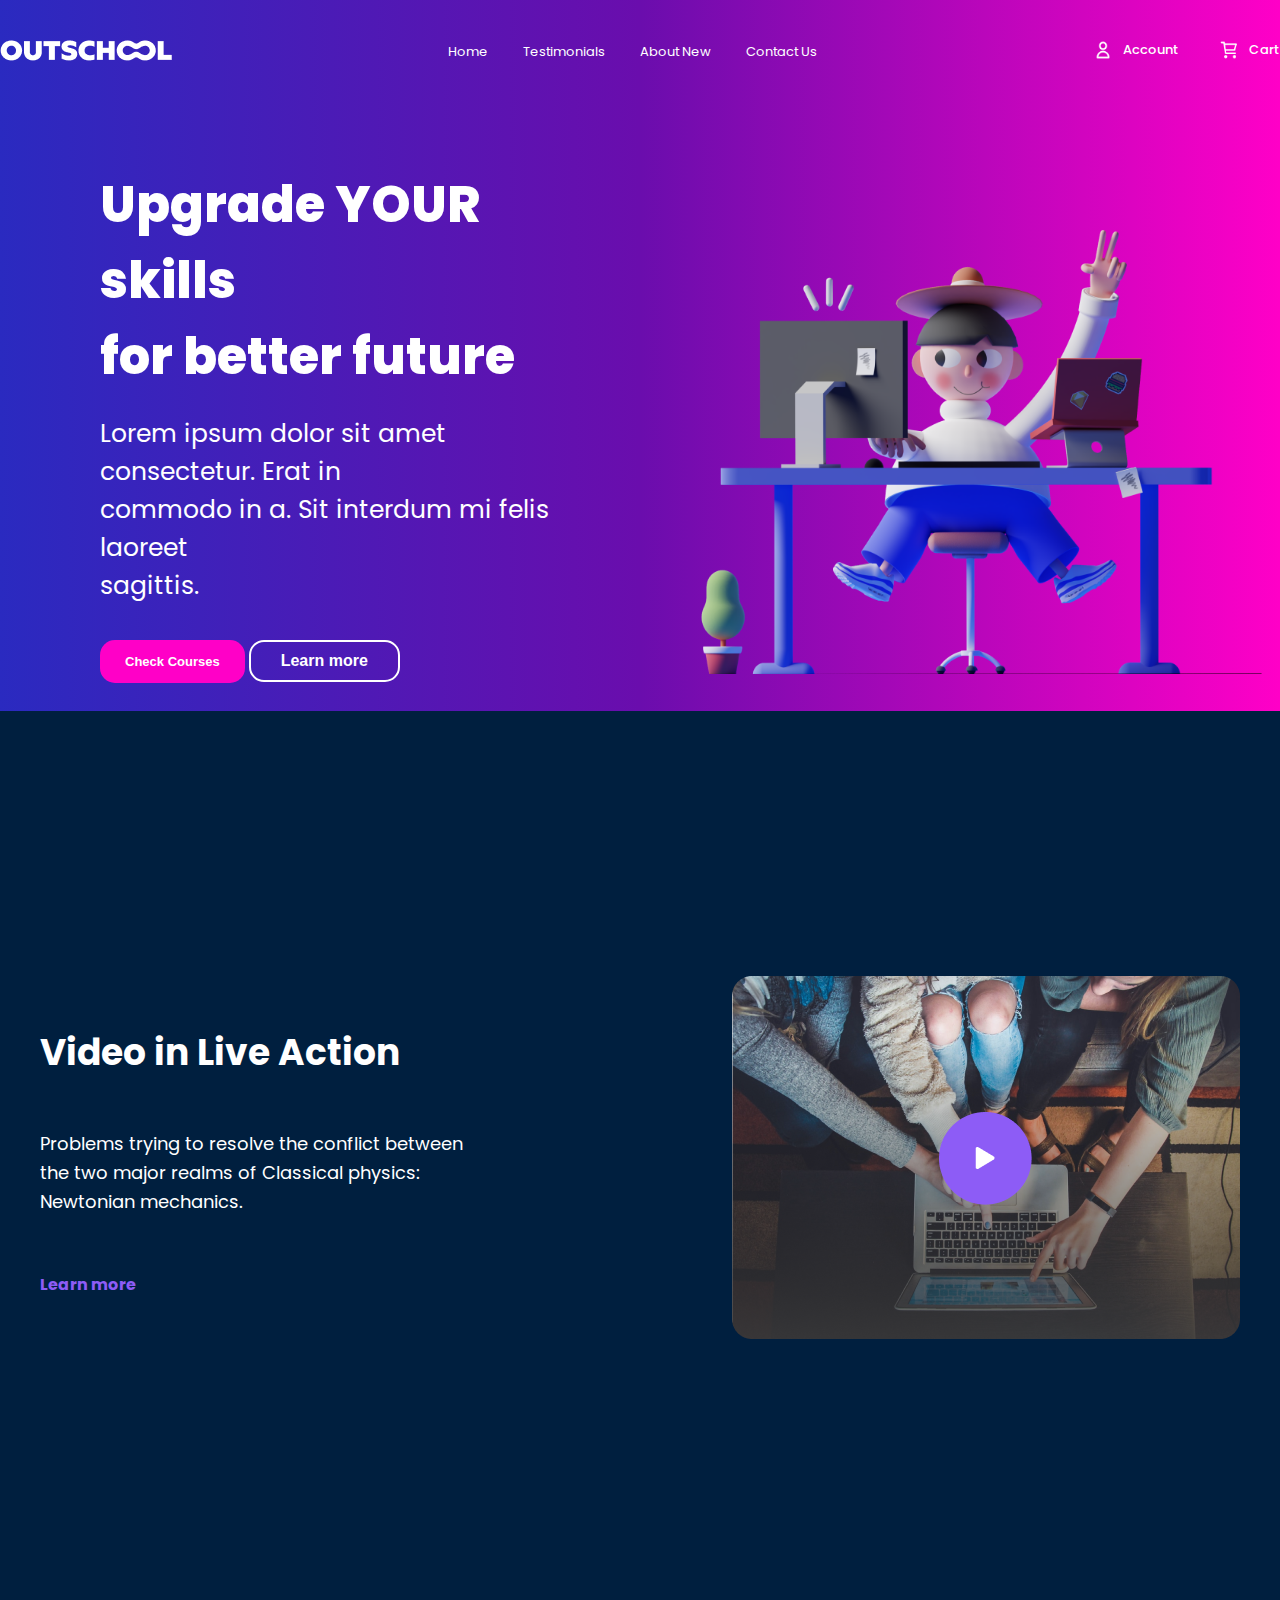
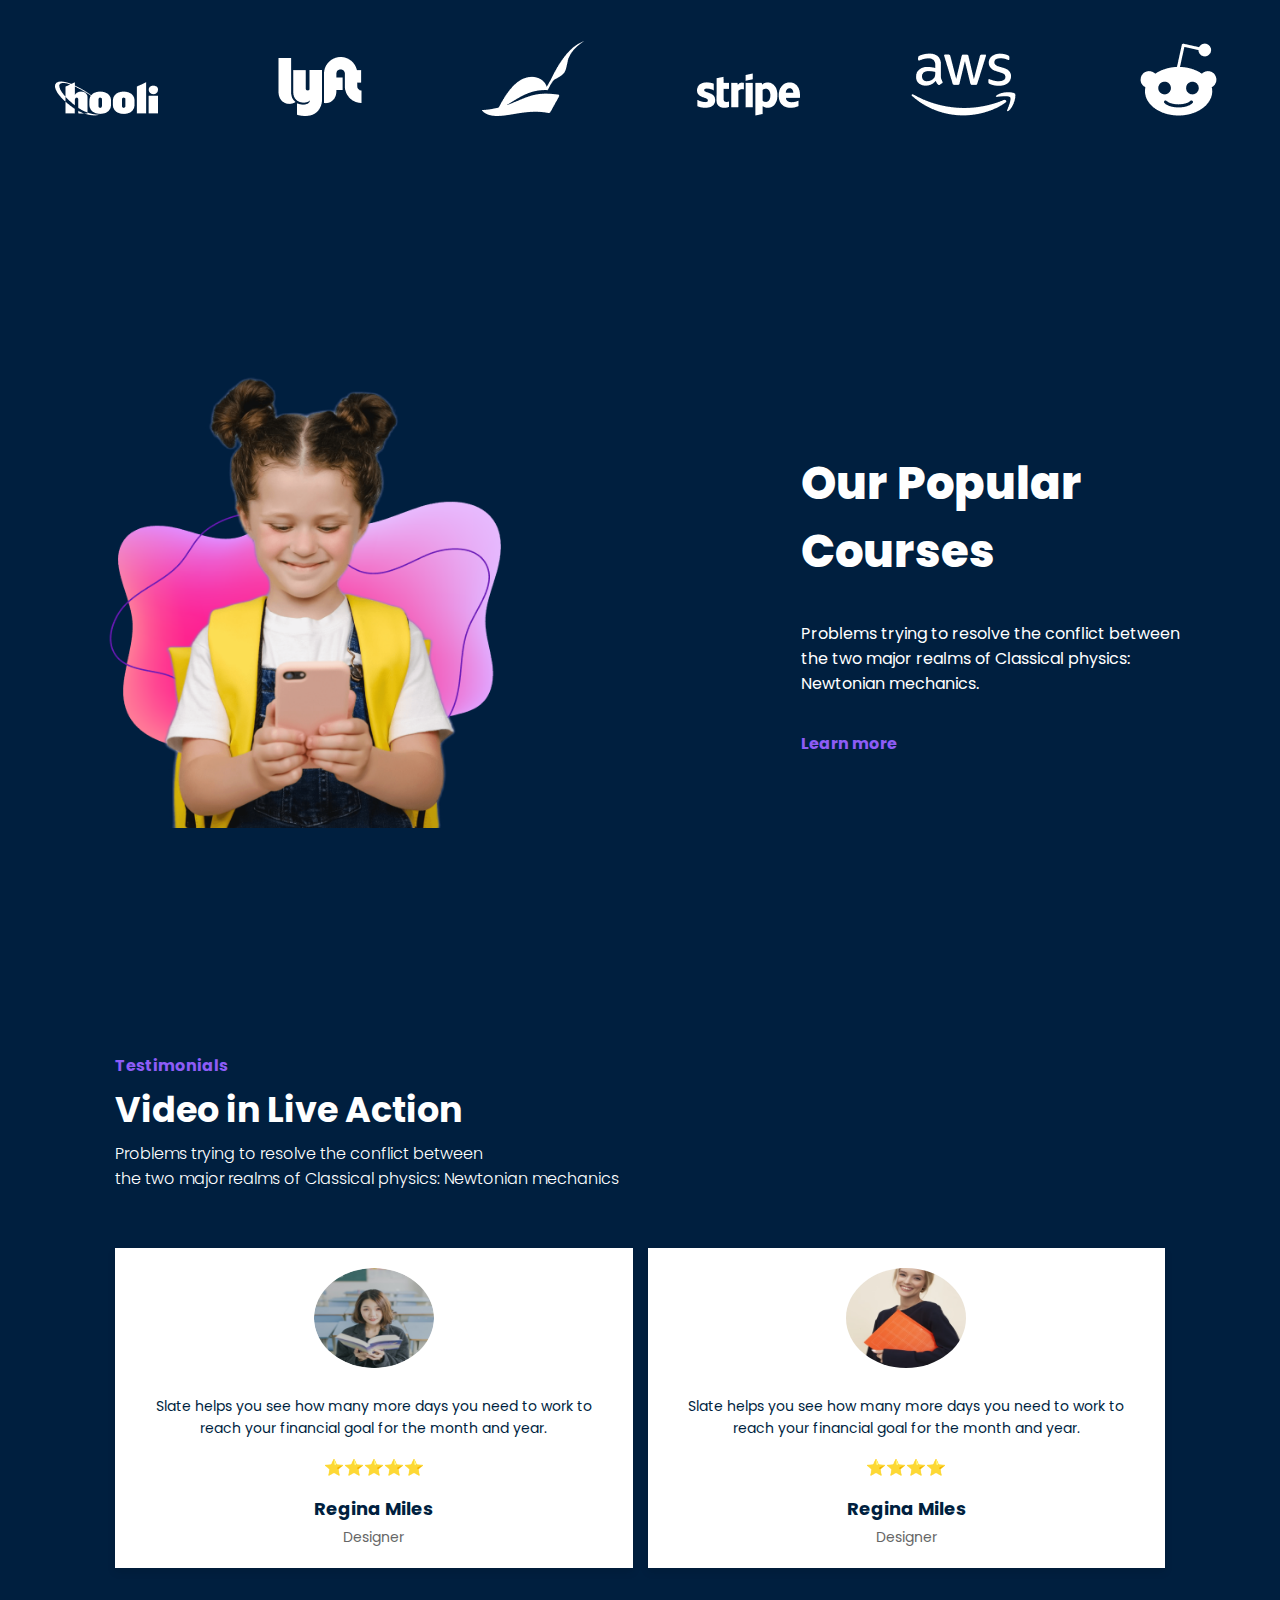
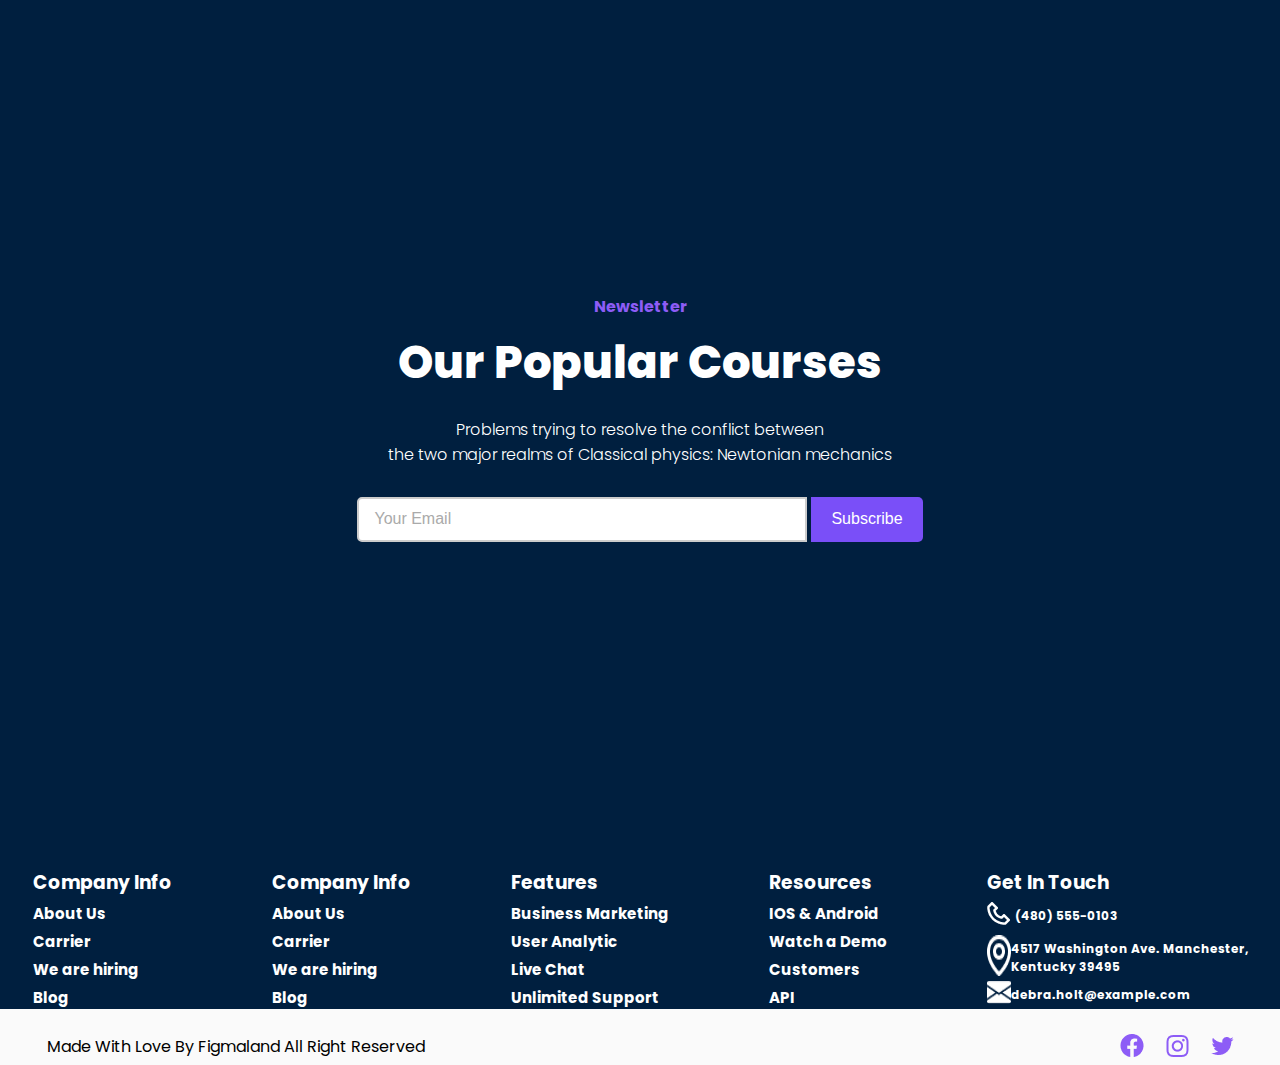
==== html/index.html @ ab2c3de5 "Initial commit" ====
<!DOCTYPE html>
<html lang="en">

<head>
    <meta charset="UTF-8">
    <meta name="viewport" content="width=device-width, initial-scale=1.0">
    <title>Document</title>
    <link rel="stylesheet" href="/css/style.css">

</head>

<body>
    <header class="header">
        <div class="container">
            <nav class="nav">
                <div class="nav-logo">
                    <img src="/image/Group.png" alt="">
                </div>
                <div class="nav-list">
                    <ul>
                        <li><a href="">Home</a></li>
                        <li><a href="#Testimonails">Testimonials</a></li>
                        <li><a href="#news">About New</a></li>
                        <li><a href="#contact">Contact Us</a></li>
                    </ul>
                </div>

                <div class="nav-card">
                    <ul>
                        <li>
                            <img class="icon" src="/image/user.png" alt="User Icon">
                            <a href="#!" id="accountBtn">Account</a>
                        </li>
                        <li>
                            <img class="icon" src="/image/cart-shopping.png" alt="">
                            <a href="#!" id="cartBtn">Cart</a>
                        </li>
                    </ul>
                </div>
            </nav>
        </div>
    </header>

    <div id="logincart" class="cart">
        <div class="login-content">
            <span class="close-btn2">&times;</span>
            <h2>Min Kurw</h2>
            <p>Du mangler kun at købe for 499 for at opnå gratis levering -<br> Hurtig levering: 1-2 hverdage.</p>

            <form>
                <div class="input-cart">
                    <label for="cart">Cart</label>
                    <input type="cart" id="cart" name="cart" placeholder="Indtast din e-mail" required>
                </div>

                <div class="input-cart">
                    <label for="period">Validity period</label>
                    <input type="period" id="period" name="period" placeholder="Validity period" required>
                </div>

                <div class="input-cart">
                    <label for="cvv">Cvv</label>
                    <input type="cvv" id="cvv" name="cvv" placeholder="Cvv" required>
                </div>
            </form>
        </div>
    </div>

    <div id="loginModal" class="modal">
        <div class="modal-content">
            <span class="close-btn1">&times;</span>
            <h2>Min side</h2>
            <p>På min side finder du ordrestatus og kvitteringer fra tidligere køb. Er du ikke allerede medlem, tager
                det kun et øjeblik at blive tilmeldt.</p>

            <form>
                <!-- Поле для E-mail -->
                <div class="input-group">
                    <label for="email">E-mail:</label>
                    <input type="email" id="email" name="email" placeholder="Indtast din e-mail" required>
                    <span class="icon">&#x2709;</span>
                </div>

                <!-- Поле для пароля -->
                <div class="input-group">
                    <label for="password">Password:</label>
                    <input type="password" id="password" name="password" placeholder="Indtast dit password" required>
                    <span class="icon">&#x1F512;</span>
                </div>

                <!-- Чекбокс и забытый пароль -->
                <div class="options">
                    <label>
                        <input type="checkbox" name="rememberMe"> Husk mig næste gang
                    </label>
                    <a href="#!">Glemt dit password?</a>
                </div>

                <!-- Кнопки входа и регистрации -->
                <button type="submit" class="login-btn">→ Log ind</button>
                <button type="button" class="register-btn">→ Ny kunde? Kom i gang her</button>
            </form>

            <!-- Дополнительные ссылки -->
            <div class="links">
                <a href="#!">Kundeklubsbetingelser</a>
                <a href="#!">Kontakt</a>
            </div>
        </div>
    </div>


    <section class="section">
        <div class="container2">
            <div class="content">
                <div class="text-content">
                    <h1>Upgrade YOUR skills <br>for better future</h1>
                    <p>Lorem ipsum dolor sit amet consectetur. Erat in <br>commodo in a. Sit interdum mi felis laoreet
                        <br>sagittis.
                    </p>

                    <button class="btn-primary">Check Courses</button>
                    <button class="btn-secondary">Learn more</button>

                </div>
                <div class="image-content">
                    <img src="/image/Saly-10.png" alt="Upgrade Skills Image" class="img1">
                </div>
            </div>
        </div>
    </section>




    <!-- Новая секция под приветственной страницей -->
    <section id="second-page">
        <div class="content-secondpage">
            <div class="text-section">
                <h1>Video in Live Action</h1>
                <p>
                    Problems trying to resolve the conflict between <br>the two major realms of Classical physics:<br>
                    Newtonian mechanics.
                </p>
                <h4>Learn more</h4>
            </div>
            <div class="image-content-second">
                <img src="/image/Video card.png" alt="Video in Live Action">
            </div>
        </div>
    </section>

    <section class="fire-page">
        <div class="content-fire-page">
            <div class="text-fire">
                <img src="/image/image-logo/col-md-2 sec-.png" alt="">
                <img src="/image/image-logo/col-md-2 sec- (1).png" alt="">
                <img src="/image/image-logo/col-md-2 sec- (2).png" alt="">
                <img src="/image/image-logo/col-md-2 sec- (3).png" alt="">
                <img src="/image/image-logo/col-md-2 sec- (4).png" alt="">
                <img src="/image/image-logo/col-md-2 sec- (5).png" alt="">

            </div>
        </div>
    </section>



    <section class="three-page">
        <div class="content-threepage">
            <div class="text-three">
                <div class="image-content-three">
                    <img class="three-img" src="/image/col-md-6.png" alt="Our Popular Courses">
                </div>
                <div class="text-content-three">
                    <h1>Our Popular <br>Courses</h1>
                    <p>
                        Problems trying to resolve the conflict between<br>
                        the two major realms of Classical physics:<br>
                        Newtonian mechanics.
                    </p>
                    <h4>
                        Learn more
                    </h4>
                </div>
            </div>
        </div>
    </section>




    <section class="five-page" id="Testimonails">
        <div class="content-five">
            <div class="text-five">
                <h4>Testimonials</h4>
                <h1>Video in Live Action</h1>
                <p>Problems trying to resolve the conflict between<br>
                    the two major realms of Classical physics: Newtonian mechanics </p>
            </div>
            <div class="card-five">
                <div class="card">
                    <img src="/image/circle sec-.png" alt="User 1" class="card-img">
                    <p class="card-text">
                        Slate helps you see how many more days you need to work to reach your financial goal for the
                        month and year.
                    </p>
                    <div class="card-rating">
                        ⭐⭐⭐⭐⭐
                    </div>
                    <h3 class="card-name">Regina Miles</h3>
                    <p class="card-role">Designer</p>
                </div>
                <div class="card">
                    <img src="/image/testimonial-user-cover-2.png" alt="User 2" class="card-img">
                    <p class="card-text">
                        Slate helps you see how many more days you need to work to reach your financial goal for the
                        month and year.
                    </p>
                    <div class="card-rating">
                        ⭐⭐⭐⭐
                    </div>
                    <h3 class="card-name">Regina Miles</h3>
                    <p class="card-role">Designer</p>
                </div>
            </div>
        </div>
    </section>

    <section class="gmail" id="news">
        <div class="content-gmail">
            <div class="gmail-text">
                <h4>Newsletter</h4>
                <h1>Our Popular Courses</h1>
                <p>
                    Problems trying to resolve the conflict between<br />
                    the two major realms of Classical physics: Newtonian mechanics
                </p>
            </div>
            <div class="gmail-btn">
                <input type="email" placeholder="Your Email" />
                <button class="gmail-btn">Subscribe</button>
            </div>
        </div>
    </section>

    <section class="info" id="contact">
        <div class="content-info">
            <div class="text-info">
                <div class="company-info">
                    <h3>Company Info</h4>
                        <h4>About Us</h4>
                        <h4>Carrier</h4>
                        <h4>We are hiring</h4>
                        <h4>Blog</h4>
                </div>
                <div class="legal-info">
                    <h3>Company Info</h4>
                        <h4>About Us</h4>
                        <h4>Carrier</h4>
                        <h4>We are hiring</h4>
                        <h4>Blog</h4>
                </div>

                <div class="features-info">
                    <h3>Features</h3>
                    <h4>Business Marketing</h4>
                    <h4>User Analytic</h4>
                    <h4>Live Chat</h4>
                    <h4>Unlimited Support</h4>
                </div>
                <div class="resources-info">
                    <h3>Resources</h3>
                    <h4>IOS & Android</h4>
                    <h4>Watch a Demo</h4>
                    <h4>Customers</h4>
                    <h4>API</h4>
                </div>
                <div class="GetInTouch-info">
                    <h3>Get In Touch</h3>
                    <div class="telefon">
                        <img src="/image/last/Vector (2).png" alt="">
                        <h4>(480) 555-0103</h4>
                    </div>
                    <div class="google-maps">
                        <a
                            href="https://www.google.com/maps/place/Iangar/@37.1536413,-83.7644756,17z/data=!3m1!4b1!4m6!3m5!1s0x884352a00e70879f:0x1ad06ed33b7003c!8m2!3d37.1536371!4d-83.7619007!16s%2Fg%2F11rs2v5qy5?entry=ttu&g_ep=EgoyMDI0MTIxMS4wIKXMDSoASAFQAw%3D%3D">
                            <img src="/image/last/Vector (3).png" alt="">
                            <h4>4517 Washington Ave. Manchester,<br>
                                Kentucky 39495</h4>
                        </a>

                    </div>
                    <div class="gmail-info">
                        <a
                            href="https://mail.google.com/mail/u/0/#inbox?compose=GTvVlcSKjskgVnBzwZqkfHrlflfxJkZJnvWRGLpVwprQFkbZZvlvmStqxLdQLdzwncrSClVccbtsr">
                            <img src="/image/last/Vector (4).png" alt="">
                            <h4>debra.holt@example.com</h4>
                        </a>

                    </div>
                </div>
            </div>
        </div>
    </section>

    <section class="last-section">
        <div class="content-last">
            <div class="last-text">
                <h4>Made With Love By Figmaland All Right Reserved </h4>
            </div>

            <div class="last-icons">
                <a href="https://www.facebook.com">
                    <img src="/image/yarluki/facebook sec-.png" alt="Facebook">
                </a>

                <div class="instagram">
                    <a href="https://www.instagram.com">
                        <img src="/image/yarluki/Vector (2).png" alt="">
                    </a>
                </div>

                <div class="twitter">
                    <a href="https://x.com/home?lang=ru">
                        <img src="/image/yarluki/Vector (3).png" alt="">
                    </a>
                </div>
            </div>
        </div>
    </section>

    <script src="/js/file.js"></script>

</body>

</html>
---- css/style.css ----
@import url('https://fonts.googleapis.com/css2?family=Poppins:ital,wght@0,100;0,200;0,300;0,400;0,500;0,600;0,700;0,800;0,900;1,100;1,200;1,300;1,400;1,500;1,600;1,700;1,800;1,900&display=swap');
    
    :root{
        --container-width:1350px;
        --container-padding:15px;

    }

    .header{
            position: relative;
            width: 100%;
            max-height: 100;
            margin-bottom: 0; /* Убедитесь, что нет наложения */
    }
    * {
        margin: 0;
        padding: 0;
        box-sizing: border-box;
    }
    
    html, body {
        scroll-behavior: smooth;
    }
    
    body{
        background: linear-gradient(90deg, #2A2AC0, #6A0DAD, #FF00C7);
        font-family: 'Poppins', sans-serif;
        
        color: #fff;
    }
    .container{
        max-width: var(--container-width);
        max-height: 27px;
        margin: 0 auto;
    }
    .nav{
        display: flex;
        justify-content: space-between;
        margin-top: 40px;
        list-style: none;
        color: #fff;
        
    }

    .nav-list ul{
        display: flex;
        align-content: center;
        align-items: center;
        column-gap: 35px;
        list-style: none; /* Убирает маркеры списка */
        font-size: 13px;
        padding: 2px;
    
    }

    a{
        text-decoration: none;
        color: #fff;
    }
    .nav-card ul {
        display: flex;
        align-items: center;
        list-style: none;
        column-gap: 40px;
        font-weight: 500;
        font-size: 13px;
        text-align: center;
    }
    
    .nav-card li {
        display: flex;
        align-items: center;
        gap: 10px; /* Отступ между иконкой и текстом */
    }
    
    .nav-card a {
        text-decoration: none;
        color: #fff;
    }
    
    .nav-card .icon {
        width: 20px; /* Размер значка */
        height: 20px;
    }

    /*Окно карты!!!*/
    .cart{
        display:none ;
        position: fixed;
        z-index: 1000;
        left: 0;
        top: 0;
        width: 100%;
        height: 100%;
        padding-top: 100px;
        background-color: rgba(0, 0, 0, 0.5);
        overflow: auto;
    }

    .login-content{
        background-color: #fff;
        margin: 0 auto;
        padding: 20px;
        width: 90%;
        max-width: 400px;
        border-radius: 8px;
        font-family: Arial, sans-serif;
        color: #333;
    }
/*Модельное Окно!!!
    /* Общие стили модального окна */
.modal {
    display: none;
    position: fixed;
    z-index: 1000;
    left: 0;
    top: 0;
    width: 100%;
    height: 100%;
    background-color: rgba(0, 0, 0, 0.5);
    overflow: auto;
}

.modal-content {
    background-color: #fff;
    margin: 5% auto;
    padding: 20px;
    width: 90%;
    max-width: 400px;
    border-radius: 8px;
    font-family: Arial, sans-serif;
    color: #333;
}
.login-content h2{
     margin-top: 0;
     font-size: 1.5rem;
     color: #000;
}
.login-content p{
    font-size: 0.9rem;
    margin-bottom: 1.5rem;
    line-height: 1.5;
}

.input-cart{
    position: relative;
    margin-bottom: 1rem;
}
.input-cart label{
    font-size: 0.85rem;
    margin-bottom: 0.3rem;
    display: block;
}
.input-cart input{
    width: calc(100% - 30px);
    padding: 10px 30px 10px 10px;
    font-size: 0.9rem;
    border: 1px solid #ccc;
    border-radius: 5px;
}
/* Заголовок и описание */
.modal-content h2 {
    margin-top: 0;
    font-size: 1.5rem;
    color: #000;
}

.modal-content p {
    font-size: 0.9rem;
    margin-bottom: 1.5rem;
    line-height: 1.5;
}

/* Поля ввода */
.input-group {
    position: relative;
    margin-bottom: 1rem;
}

.input-group label {
    font-size: 0.85rem;
    margin-bottom: 0.3rem;
    display: block;
}

.input-group input {
    width: calc(100% - 30px);
    padding: 10px 30px 10px 10px;
    font-size: 0.9rem;
    border: 1px solid #ccc;
    border-radius: 5px;
}

.input-group .icon {
    position: absolute;
    top: 50%;
    right: 10px;
    transform: translateY(-50%);
    font-size: 1rem;
    color: #999;
}

/* Чекбокс и забытый пароль */
.options {
    display: flex;
    justify-content: space-between;
    align-items: center;
    margin-bottom: 1.5rem;
    font-size: 0.85rem;
}

.options a {
    text-decoration: none;
    color: #007BFF;
}

.options a:hover {
    text-decoration: underline;
}

/* Кнопки */
.login-btn, .register-btn {
    display: block;
    width: 100%;
    padding: 10px;
    font-size: 1rem;
    margin-bottom: 1rem;
    border: none;
    border-radius: 5px;
    cursor: pointer;
}

.login-btn {
    background-color: #000;
    color: #fff;
}

.register-btn {
    background-color: #fff;
    color: #000;
    border: 1px solid #000;
}

.register-btn:hover {
    background-color: #f9f9f9;
}

/* Дополнительные ссылки */
.links {
    font-size: 0.85rem;
    text-align: center;
}

.links a {
    display: block;
    color: #007BFF;
    text-decoration: none;
    margin: 0.5rem 0;
}

.links a:hover {
    text-decoration: underline;
}

/* Кнопка закрытия */
.close-btn {
    color: #aaa;
    font-size: 1.5rem;
    float: right;
    cursor: pointer;
}

.close-btn:hover {
    color: #000;
}


.close-btn:hover,
.close-btn:focus {
    color: black;
    text-decoration: none;
}
   
/*Следующая страница*/
    .section {
        margin: 0;
        padding: 0;
        max-height: 544px; /* Убедитесь, что высота страницы корректная */
      }      

    .container2{
        display: flex;
        max-width: 1400px;
        max-height: 100vh;
        
        margin-top: 100px;
        margin-left: 100px;
    }

    .container2 h1{
        font-size: 50px;
        font-weight: 800;
    }

    .container2 p{
        font-size: 25px;
        font-weight: 400;
     margin-top: 20px;  
    }

    .content {
        display: flex; 
        
        gap: 120px; 
    }
    
    
    
    .image-content {
        
        display: flex;
        justify-content: center; 
        align-items: center;
        
    }
    
    .img1 {
        max-width: 600px; 
        margin-bottom: 500px;
    }
.btn{
    column-gap: 50px;
}

    .btn-primary{
        background-color: #FF00C7; 
    color: #fff; 
    border: none; 
    border-radius: 15px; 
    padding: 14px 25px; 
    font-weight: 600; 
    cursor: pointer; 
    transition: all 0.3s ease; 
    font-size: 13px;
    margin-top: 35px;
    }
    .btn-primary:hover{
        background-color: #5b36d4;
        transition: background-color 0.3s ease, transform 0.1s ease;
    }
    .btn-primary:active{
        transform: scale(0.95); 
    }

    .btn-secondary {
        background-color: transparent;
        color: #fff; 
        border: 2px solid #fff; 
        border-radius: 15px; 
        padding: 10px 30px; 
        font-size: 16px; 
        font-weight: 600; 
        cursor: pointer; 
        transition: all 0.3s ease; 
    }
    .btn-secondary:hover{
        background-color:  #5b36d4;
    }
    .btn-secondary:active{
        transform: scale(0.95);
    }


    #second-page {
        background-color: #001f3f; 
        color: white; 
        min-height: 100vh; 
        width: 100%; 
        display: flex; 
        align-items: center; 
        justify-content: center; 
        padding: 50px 15px; 
    }
    
    .content-secondpage {
        display: flex; 
        flex-direction: row; 
        align-items: center; 
        justify-content: space-between; 
        max-width: 1200px;
        width: 100%; 
       
    }
    
    .content-secondpage h1 {
        font-size: 36px; 
        margin-bottom: 15px;
    }
    
    .content-secondpage p {
        padding-top: 35px;
        font-size: 18px;
        line-height: 1.6; 
        margin-bottom: 20px;
       
    }
    .content-secondpage h4{
        color: #8D5CF6;
        padding-top: 35px;
    }
    
    .image-content-second img {
        max-width: 100%; 
        height: auto; 
    }
    .fire-page{
        background-color: #001f3f;
        max-height: 335px;
    }
    .content-fire-page{
       
        max-width: 1300px;
        margin: 0 auto;
    
    }
    .text-fire img {
        padding: 30px;
    }
    
    
    .three-page {
        background-color: #001f3f; 
        color: white; 
        min-height: 100vh; 
        display: flex; 
        align-items: center; 
        justify-content: center; 
        padding: 50px 15px;
    }
    
    .content-threepage {
        max-width: 1200px;
      
        
        padding: 50px;
        display: flex;
        align-items: center;
    }
    
    .text-three {
        display: flex;
      
        gap: 400px; /* Расстояние между изображением и текстом */
        align-items: center;
    }
    
    .image-content-three {
        flex: 1; 
        max-width: 300px; 
    }
    
    .image-content-three img {
        width: 400px;
        height: auto; 
        border-radius: 10px;
    }
    
    
    .text-content-three h1 {
        font-weight: 800;
        font-size: 45px;
    }
    .text-content-three p {
        padding-top: 35px;
    }

    .text-content-three h4 {
        color: #fff;
        padding-top: 35px;
        color: #8D5CF6;
    }

  .five-page{
    max-width: 100%;
    background-color: #001f3f;
    max-height: 100vh;
  }

  .content-five{
    max-width: 1050px;
    max-height: 930px;
   
    margin: 0 auto;
  }

  .text-five
  {
    max-width: 1044px;
    max-height: 135px;
  }

  .text-five h4{
    color: #8D5CF6;
  }

  .text-five h1{
    font-weight: 700;
    font-size: 35px;
    padding-top: 5px;
  }

  .text-five p{
    font-weight: 300;
    padding-top: 5px;
  }

  .card-five {
    display: flex;
    justify-content: center;
    gap: 15px; 
    margin-top: 60px;
   
}

.card {
    background-color: #fff;
    color: #001f3f;
   
    box-shadow: 0 4px 8px rgba(0, 0, 0, 0.1);
    max-width: 890px;
    padding: 20px;
    text-align: center;
    
}

.card-img {
    width: 120px;
    height: 100px;
    border-radius: 50%;
    margin: 0 auto 20px;
}

.card-text {
    font-size: 14px;
    line-height: 1.6;
    margin-bottom: 15px;
}

.card-rating {
    font-size: 16px;
    color: #FFBF00;
    margin-bottom: 15px;
}

.card-name {
    font-size: 18px;
    font-weight: 700;
    margin-bottom: 5px;
}

.card-role {
    font-size: 14px;
    color: #666;
}

.gmail {
    display: flex;
    justify-content: center;
    align-items: center;
    text-align: center;
    background-color: #001f3f; 
    padding: 50px 15px;
    min-height: 100vh; 
  }
  
  .content-gmail {
    max-width: 600px;
    width: 100%;
  }
  
  .gmail-text h4 {
    color: #8D5CF6;
    font-size: 16px;
    margin-bottom: 10px;
  }
  
  .gmail-text h1 {
    font-weight: 800;
    font-size: 45px;
    margin-bottom: 20px;
    
  }
  
  .gmail-text p {
    font-size: 16px;
    font-weight: 300;
    margin-bottom: 30px;
  }
 
  
  .gmail-btn input[type="email"] {
    width: 450px;
    height: 45px;
    padding: 0 15px;
    border: 2px solid #ccc;
    border-radius: 5px 0 0 5px;
    font-size: 16px;
    outline: none;
  }
  
  .gmail-btn input[type="email"]::placeholder {
    color: #aaa;
  }
  
  .gmail-btn button {
    height: 45px;
    padding: 0 20px;
    background-color: #7a4ff8;
    border: none;
    border-radius: 0 5px 5px 0;
    color: #fff;
    font-size: 16px;
    cursor: pointer;
    transition: background-color 0.3s ease, transform 0.1s ease;
  }
  
  
  .gmail-btn button:hover {
    background-color: #5b36d4;
  }
  
  
  .gmail-btn button:active {
    background-color: #4c2fb2; /* Темнее, чем hover */
    transform: scale(0.95); /* Легкое уменьшение */
  }
  
  .info{
    max-width: 100%;
    max-height: 273px;
   background-color: #001f3f;
  }
  .contet-info{
    max-width: 1050px;
    
    max-height: 270px;
    
  }
  .text-info{
    display: flex;
    justify-content: center;
    gap: 100px;
  }

  .text-info h4{
    font-size: 15px;
    padding-top: 5px;
  }
  .telefon{
    padding-top: 5px;
    gap: 5px;
    display: flex;
  }
.google-maps{
    padding-top: 10px;
    display: flex;
    gap: 5px;
}
.google-maps h4{
    font-size: 12px;
}
.google-maps a{
    display: flex;
}
.gmail-info{
    font-size:10px;
    display: flex;
    padding-top: 5px;
    gap: 5px;   
}
.gmail-info a{
    display: flex;
}
.GetInTouch-info h4{
    font-size: 12px;
}

.last-section{
    max-width: 100%;
    max-height: 75px;
    background-color:#FAFAFA
}
.content-last{
    max-width: 1187px;
    max-height: 74px;
    display: flex;
    justify-content: space-between;
    margin: 0 auto;
    padding-top: 25px;
}
.last-icons{
    display: flex;
    gap: 22px;
    align-items: center;
}
.last-text h4{
    color: #000;
    font-weight: 400;
}
.twitter a:active{
    transform: scale(0.98);
}

.modal {
    display: none; /* Скрыть модальное окно по умолчанию */
    position: fixed;
    z-index: 1000;
    left: 0;
    top: 0;
    width: 100%;
    height: 100%;
    overflow: auto;
    background-color: rgba(0, 0, 0, 0.5);
}
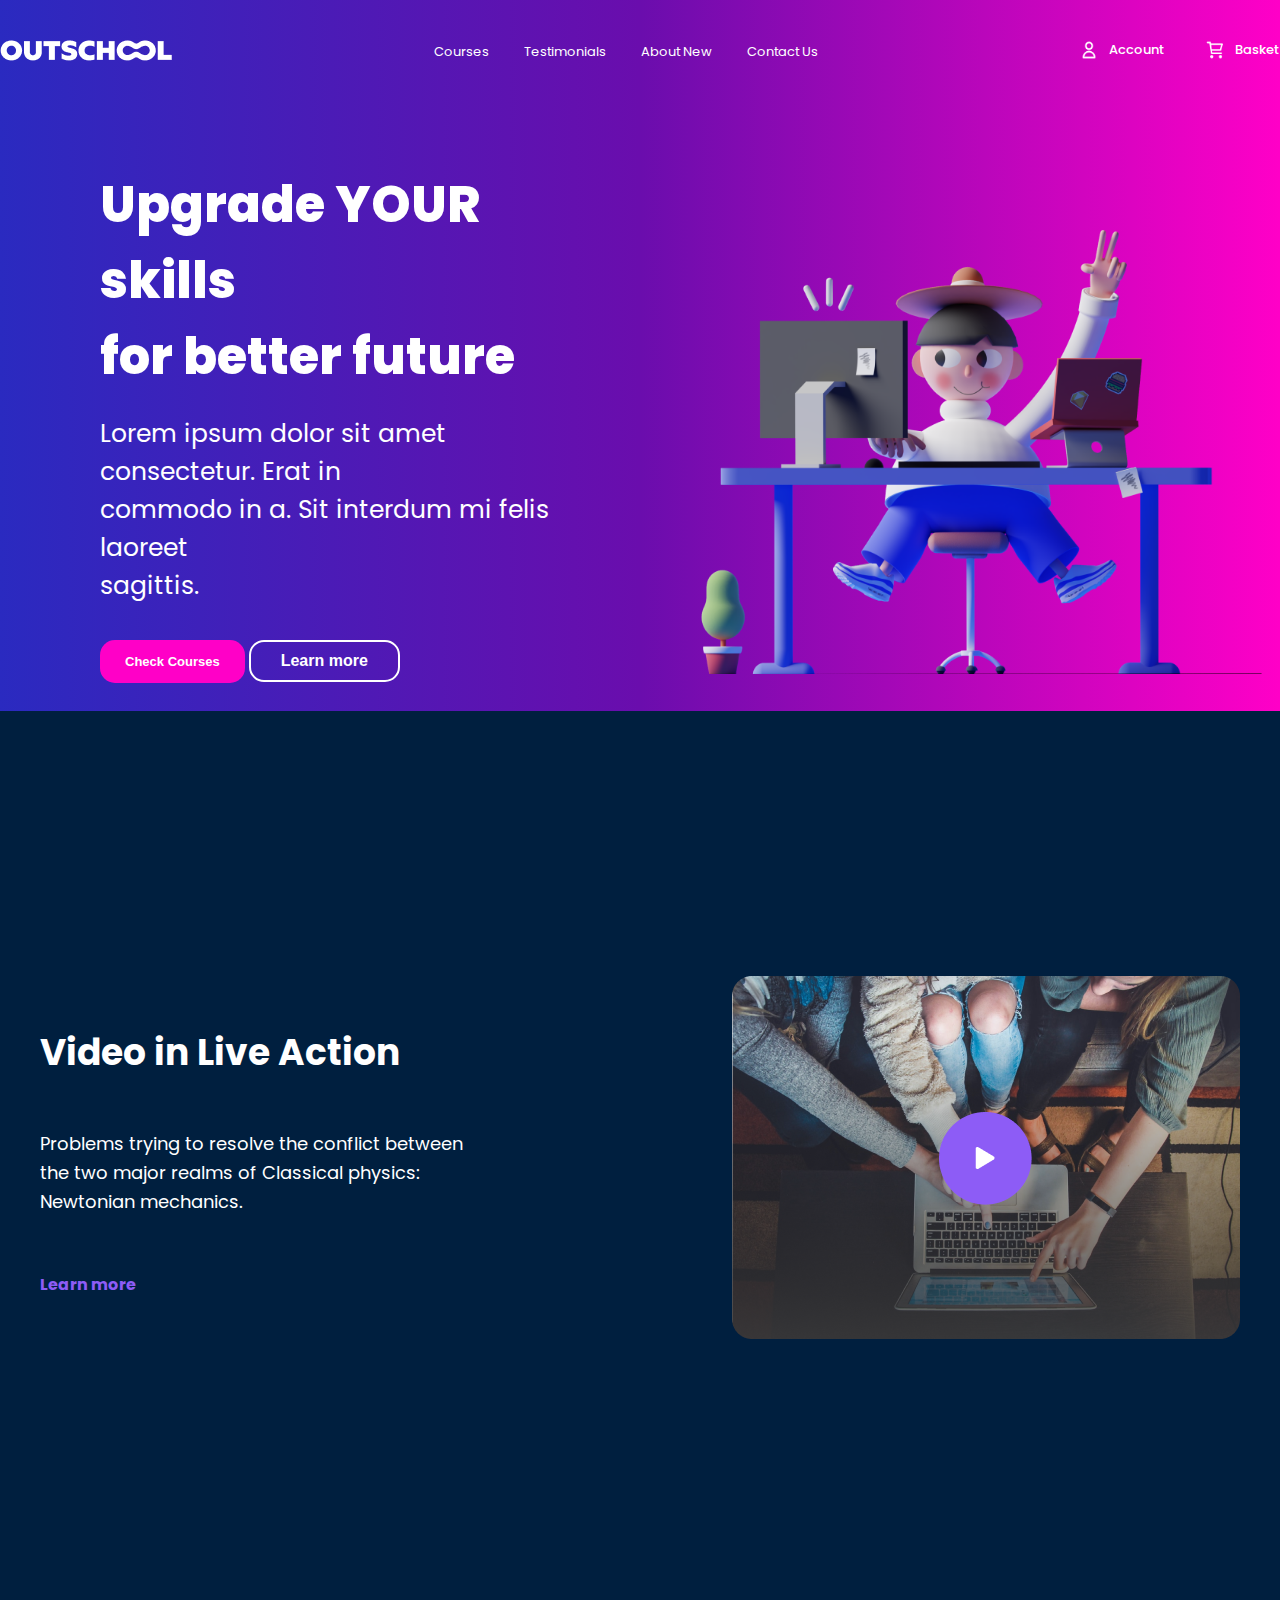
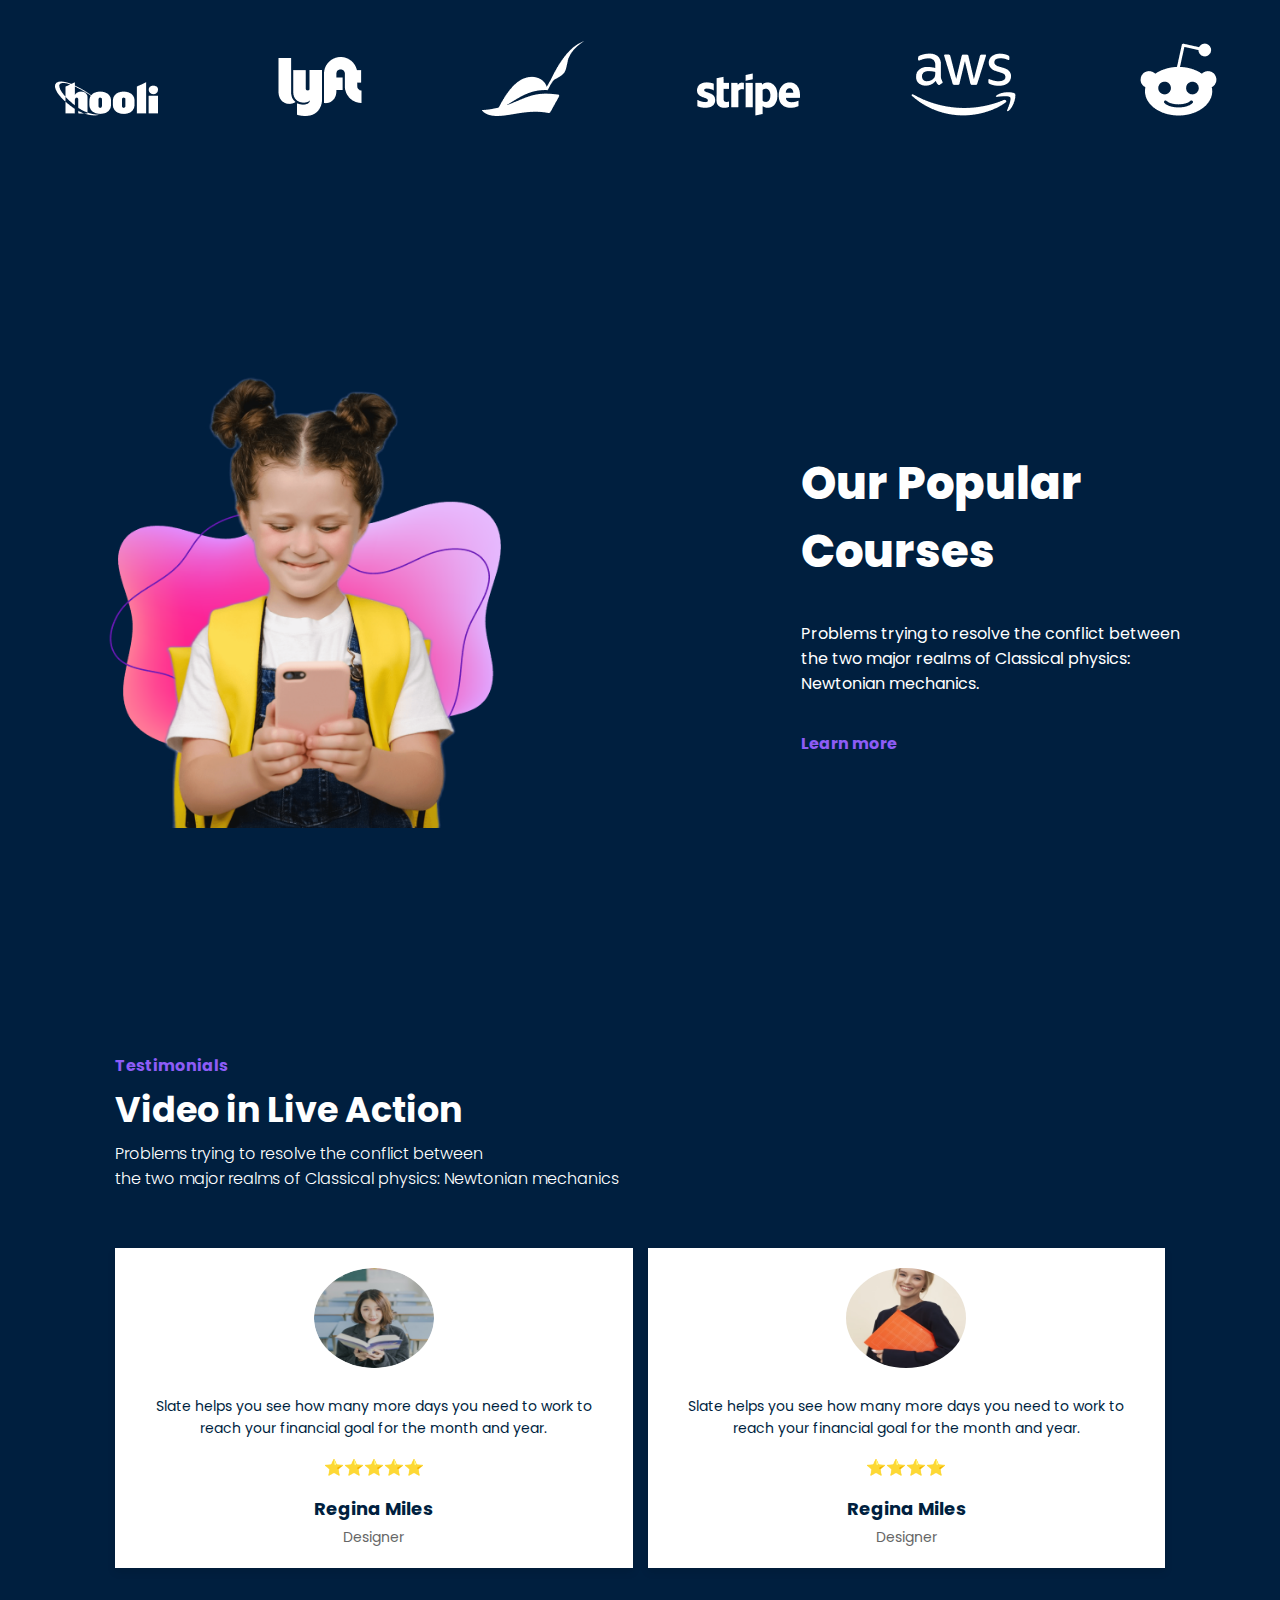
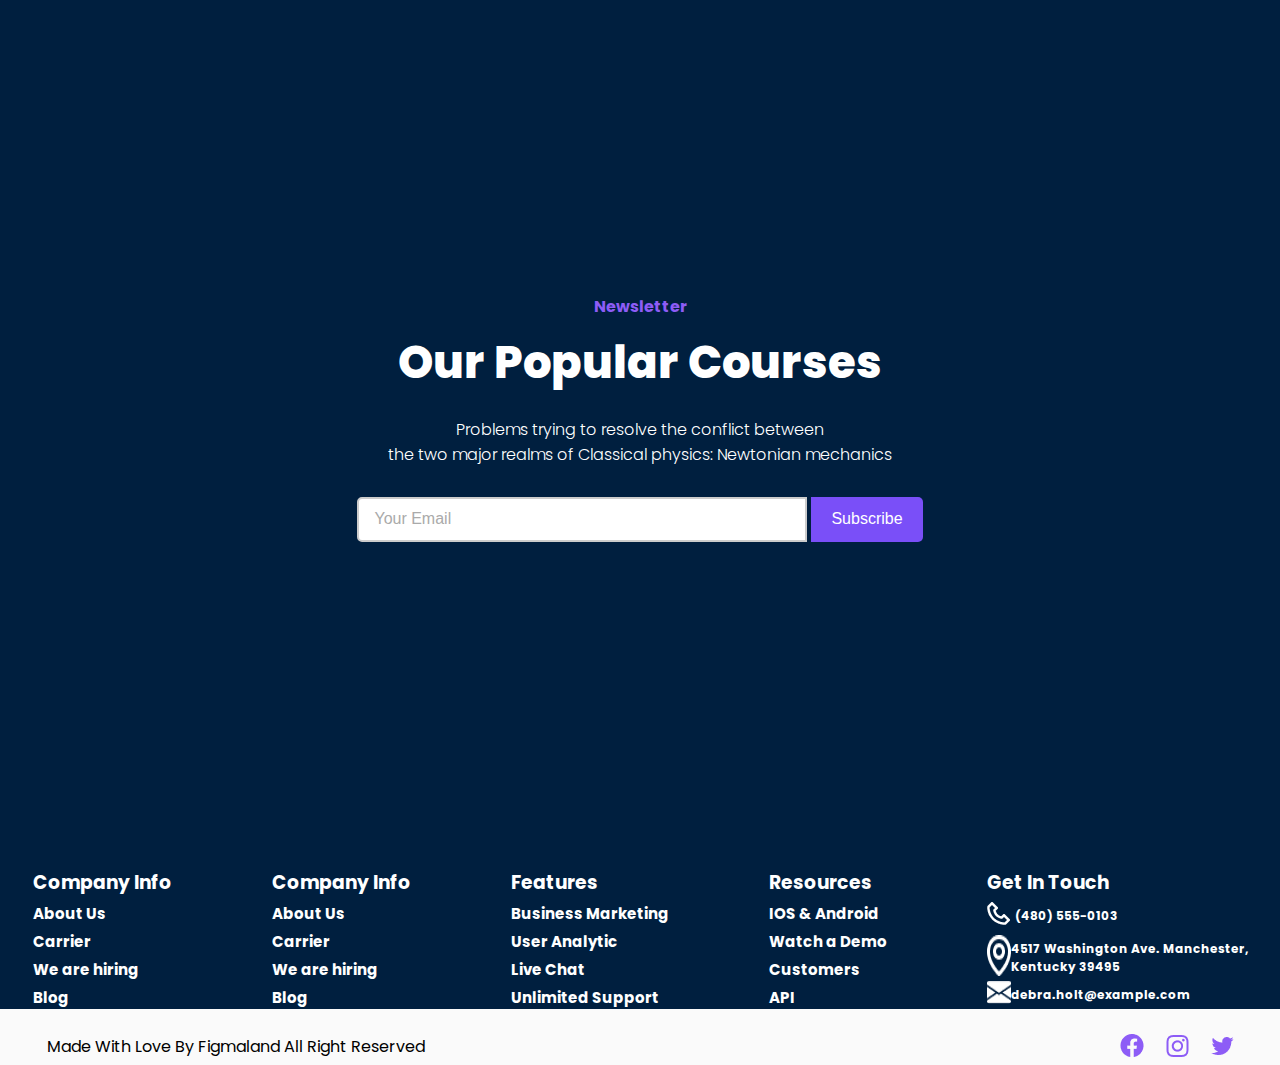
==== commit 9e879378: "a lot of" ====
--- a/html/index.html
+++ b/html/index.html
@@ -6,10 +6,12 @@
     <meta name="viewport" content="width=device-width, initial-scale=1.0">
     <title>Document</title>
     <link rel="stylesheet" href="/css/style.css">
+    <link rel="stylesheet" href="/html/Htmlcourse.html">
 
 </head>
 
 <body>
+    <!--Содержимое Шапки-->
     <header class="header">
         <div class="container">
             <nav class="nav">
@@ -18,7 +20,17 @@
                 </div>
                 <div class="nav-list">
                     <ul>
-                        <li><a href="">Home</a></li>
+                        <!--Чтобы выезжала панелька-->
+                        <li class="dropdown">
+                            <a href="">Courses</a>
+                            <div class="dropdown-content">
+                                <a href="/html/Htmlcourse.html">HTML</a>
+                                <a href="/html/Csscourse.html">CSS</a>
+                                <a href="#course3">JS</a>
+                                <a href="#course4">View All Cours</a>
+                            </div>
+                        </li>
+                        <!--Конец панельки-->
                         <li><a href="#Testimonails">Testimonials</a></li>
                         <li><a href="#news">About New</a></li>
                         <li><a href="#contact">Contact Us</a></li>
@@ -33,39 +45,38 @@
                         </li>
                         <li>
                             <img class="icon" src="/image/cart-shopping.png" alt="">
-                            <a href="#!" id="cartBtn">Cart</a>
+                            <a href="#!" id="cartBtn">Basket</a>
                         </li>
                     </ul>
                 </div>
             </nav>
         </div>
     </header>
-
-    <div id="logincart" class="cart">
-        <div class="login-content">
+    <!--Закончили содержимое шапки-->
+
+    <!--Поле корзины-->
+    <div id="loginBasket" class="basket">
+        <div class="basket-content">
             <span class="close-btn2">&times;</span>
             <h2>Min Kurw</h2>
             <p>Du mangler kun at købe for 499 for at opnå gratis levering -<br> Hurtig levering: 1-2 hverdage.</p>
+            <div class="content-basket">
+                <h2>Ваша </h2>
+            </div>
 
             <form>
-                <div class="input-cart">
-                    <label for="cart">Cart</label>
-                    <input type="cart" id="cart" name="cart" placeholder="Indtast din e-mail" required>
-                </div>
-
-                <div class="input-cart">
-                    <label for="period">Validity period</label>
-                    <input type="period" id="period" name="period" placeholder="Validity period" required>
-                </div>
-
-                <div class="input-cart">
-                    <label for="cvv">Cvv</label>
-                    <input type="cvv" id="cvv" name="cvv" placeholder="Cvv" required>
+                <div class="input-basket">
+                    
+                    <button class="basket-btn">
+                    <h3>Продолжить</h3>
+                    </button>
                 </div>
             </form>
         </div>
     </div>
-
+    <!--Закончили поле с корзиной-->
+
+    <!-- Поле Авторизации-->
     <div id="loginModal" class="modal">
         <div class="modal-content">
             <span class="close-btn1">&times;</span>
@@ -108,8 +119,9 @@
             </div>
         </div>
     </div>
-
-
+<!--Закончили авторизацию-->
+
+<!--Основная страница-->
     <section class="section">
         <div class="container2">
             <div class="content">
@@ -129,7 +141,7 @@
             </div>
         </div>
     </section>
-
+<!--Закончили основную страницу-->
 
 
 
@@ -150,6 +162,7 @@
         </div>
     </section>
 
+    <!--Страница с Партнерами-->
     <section class="fire-page">
         <div class="content-fire-page">
             <div class="text-fire">
@@ -163,9 +176,9 @@
             </div>
         </div>
     </section>
-
-
-
+    <!--Закончили с партнерами-->
+
+    <!--Страница после партнером о курсах-->
     <section class="three-page">
         <div class="content-threepage">
             <div class="text-three">
@@ -186,10 +199,11 @@
             </div>
         </div>
     </section>
-
-
-
-
+    <!--Закончили со страницей о курсах после спонсорова-->
+
+
+
+    <!--Страница с отзывами-->
     <section class="five-page" id="Testimonails">
         <div class="content-five">
             <div class="text-five">
@@ -226,7 +240,9 @@
             </div>
         </div>
     </section>
-
+    <!--Закончили страницу с отзывами-->
+
+    <!--Страница С поиском курсов-->
     <section class="gmail" id="news">
         <div class="content-gmail">
             <div class="gmail-text">
@@ -243,7 +259,9 @@
             </div>
         </div>
     </section>
-
+    <!--Закончили с поиском курсов-->
+
+    <!--Страница с информацией о компании-->
     <section class="info" id="contact">
         <div class="content-info">
             <div class="text-info">
@@ -303,7 +321,9 @@
             </div>
         </div>
     </section>
-
+    <!--Закончили с инфой о компании-->
+
+    <!--самая последняя страница с ссылками-->
     <section class="last-section">
         <div class="content-last">
             <div class="last-text">
@@ -329,6 +349,7 @@
             </div>
         </div>
     </section>
+    <!--Закончили с последней страней с ссылками-->
 
     <script src="/js/file.js"></script>
 
--- a/css/style.css
+++ b/css/style.css
@@ -6,6 +6,7 @@
 
     }
 
+    /*Содержимое шапки*/
     .header{
             position: relative;
             width: 100%;
@@ -83,8 +84,45 @@
         height: 20px;
     }
 
+/* Общие стили  для Courses Чтобы при наведении выплывала*/
+.nav-list ul li {
+    position: relative;
+}
+
+/* Стили для выпадающей панели */
+.dropdown-content {
+    display: none;
+    position: absolute;
+    top: 100%;
+    left: 0;
+    background-color: #fff;
+    box-shadow: 0 4px 6px rgba(0, 0, 0, 0.1);
+    padding: 10px 0;
+    z-index: 10;
+    min-width: 150px;
+    border-radius: 5px;
+}
+
+.dropdown-content a {
+    display: block;
+    padding: 10px 15px;
+    color: #333;
+    text-decoration: none;
+    white-space: nowrap;
+}
+
+
+
+/* Отображение панели при наведении */
+.dropdown:hover .dropdown-content {
+    display: block;
+}
+/*Закончили Сourses при наведении*/
+/*Закончили шапку*/
+
+
     /*Окно карты!!!*/
-    .cart{
+    .basket{
         display:none ;
         position: fixed;
         z-index: 1000;
@@ -97,16 +135,61 @@
         overflow: auto;
     }
 
-    .login-content{
+    .basket-content{
         background-color: #fff;
         margin: 0 auto;
         padding: 20px;
-        width: 90%;
+        
         max-width: 400px;
+        
         border-radius: 8px;
         font-family: Arial, sans-serif;
         color: #333;
     }
+    .basket-content p{
+        padding-top: 20px;
+    }
+    .input-basket{
+      
+        position: relative;
+        margin-bottom: 1rem;
+    }
+    .input-basket label{
+        font-size: 0.85rem;
+        margin-bottom: 0.3rem;
+        display: block;
+    }
+    .input-basket {
+        margin-top: 300px;
+      
+        
+        font-size: 4px;
+        border: 1px solid #ccc;
+        border-radius: 5px;
+    }
+   
+    .basket-btn{
+       
+      
+        display: block;
+         width: 100%;
+        padding: 10px;
+        
+        margin-bottom: 1rem;
+        
+        border-radius: 20px;
+        cursor: pointer;
+    }
+   
+    .close-btn2 {
+        color: #aaa;
+        font-size: 1.5rem;
+        float: right;
+        cursor: pointer;
+    }
+    /*Закончили окно карты*/
+    
+    
 /*Модельное Окно!!!
     /* Общие стили модального окна */
 .modal {
@@ -142,22 +225,14 @@
     line-height: 1.5;
 }
 
-.input-cart{
-    position: relative;
-    margin-bottom: 1rem;
-}
+
+
 .input-cart label{
     font-size: 0.85rem;
     margin-bottom: 0.3rem;
     display: block;
 }
-.input-cart input{
-    width: calc(100% - 30px);
-    padding: 10px 30px 10px 10px;
-    font-size: 0.9rem;
-    border: 1px solid #ccc;
-    border-radius: 5px;
-}
+
 /* Заголовок и описание */
 .modal-content h2 {
     margin-top: 0;
@@ -263,7 +338,7 @@
 }
 
 /* Кнопка закрытия */
-.close-btn {
+.close-btn1 {
     color: #aaa;
     font-size: 1.5rem;
     float: right;
@@ -370,7 +445,7 @@
         transform: scale(0.95);
     }
 
-
+    /*Стили для страницы после приветственной*/
     #second-page {
         background-color: #001f3f; 
         color: white; 
@@ -413,6 +488,9 @@
         max-width: 100%; 
         height: auto; 
     }
+    /*Закончили  со страницей после приветственной */
+
+    /*Содержимое с партнерами*/
     .fire-page{
         background-color: #001f3f;
         max-height: 335px;
@@ -426,8 +504,9 @@
     .text-fire img {
         padding: 30px;
     }
-    
-    
+    /*Закончили страницу с партнерами*/
+    
+    /*Солержимое страницы после партнеров*/
     .three-page {
         background-color: #001f3f; 
         color: white; 
@@ -479,7 +558,9 @@
         padding-top: 35px;
         color: #8D5CF6;
     }
-
+    /*Закончили содержимое со страницей после партнеров*/
+
+    /*Содержимое с отзывами*/
   .five-page{
     max-width: 100%;
     background-color: #001f3f;
@@ -521,6 +602,7 @@
     margin-top: 60px;
    
 }
+/*Закончили с Отзывами*/
 
 .card {
     background-color: #fff;
@@ -563,6 +645,7 @@
     color: #666;
 }
 
+/*Содержимое поисков курсов gmail*/
 .gmail {
     display: flex;
     justify-content: center;
@@ -634,7 +717,9 @@
     background-color: #4c2fb2; /* Темнее, чем hover */
     transform: scale(0.95); /* Легкое уменьшение */
   }
-  
+  /*Закончили с Поисками курсов*/
+
+  /*Начинаем с инфы про компанию info*/
   .info{
     max-width: 100%;
     max-height: 273px;
@@ -684,7 +769,9 @@
 .GetInTouch-info h4{
     font-size: 12px;
 }
-
+/*Закончили про компанию*/
+
+/*Начали страницу с ссылками последняя страницы last*/
 .last-section{
     max-width: 100%;
     max-height: 75px;
@@ -710,16 +797,5 @@
 .twitter a:active{
     transform: scale(0.98);
 }
-
-.modal {
-    display: none; /* Скрыть модальное окно по умолчанию */
-    position: fixed;
-    z-index: 1000;
-    left: 0;
-    top: 0;
-    width: 100%;
-    height: 100%;
-    overflow: auto;
-    background-color: rgba(0, 0, 0, 0.5);
-}
-
+/*Закончили с сылками*/
+
